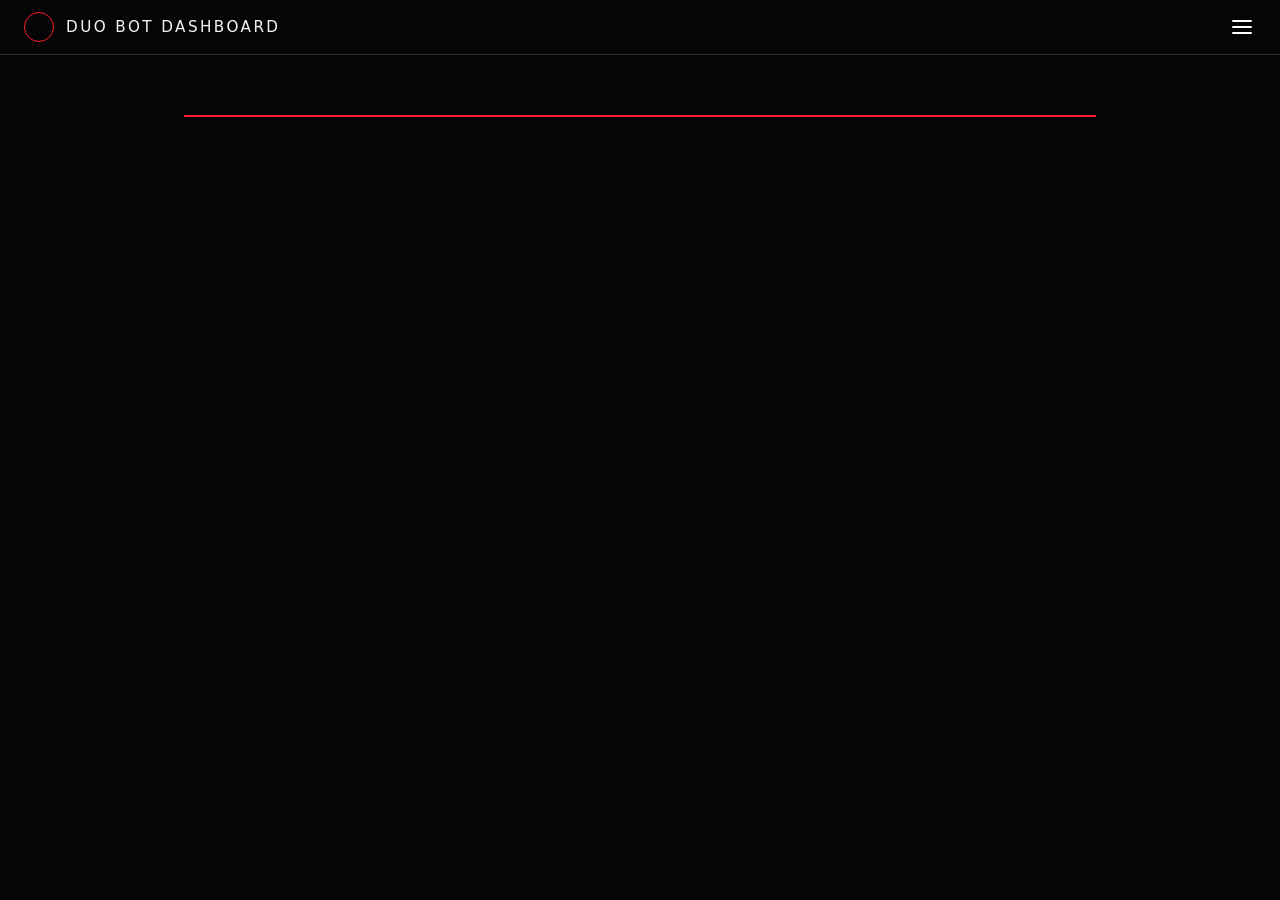
==== changelog.html @ ef980f78 "Create changelog.html" ====
<!DOCTYPE html>
<html lang="en">
<head>
  <meta charset="UTF-8">
  <title>Duo Bot Dashboard – Changelog</title>
  <meta name="viewport" content="width=device-width, initial-scale=1.0">
  <link rel="stylesheet" href="style.css">
</head>
<body data-page="changelog">
  <header class="top-bar">
    <div class="top-bar-left">
      <span class="logo-mark"></span>
      <span class="site-title">Duo Bot Dashboard</span>
    </div>
    <button class="menu-toggle" id="menuToggle" aria-label="Open navigation">
      <span></span>
      <span></span>
      <span></span>
    </button>
  </header>

  <nav class="side-nav" id="sideNav">
    <div class="side-nav-inner">
      <div class="side-nav-header">
        <span class="side-nav-title">Navigation</span>
        <button class="side-nav-close" id="sideNavClose" aria-label="Close navigation">×</button>
      </div>
      <ul class="side-nav-links">
        <li><a href="index.html" data-nav="home">Home</a></li>
        <li class="nav-group">
          <button class="nav-group-toggle" type="button">
            <span>Groups</span>
            <span class="nav-group-caret">▾</span>
          </button>
          <ul class="nav-group-menu">
            <li><a href="groups.html" data-nav="groups">All Groups</a></li>
            <li><a href="tsc.html" data-nav="tsc">TSC</a></li>
          </ul>
        </li>
        <li><a href="changelog.html" data-nav="changelog">Changelog</a></li>
      </ul>
    </div>
  </nav>
  <div class="side-nav-backdrop" id="sideNavBackdrop"></div>

  <main class="page">
    <section class="hero">
      <h1 class="hero-title" id="heroTitle"></h1>
      <p class="hero-subtitle" id="heroSubtitle"></p>
    </section>

    <section class="grid two-column" id="mainGrid">
      <!-- Cards injected -->
    </section>
  </main>

  <script src="script.js"></script>
  <script src="content-changelog.js"></script>
</body>
</html>
---- style.css ----
:root {
  --bg: #050506;
  --bg-elevated: #101015;
  --bg-elevated-soft: #15151b;
  --border-soft: #2b2b36;
  --border-strong: #f4f4f4;
  --text-main: #f5f5f7;
  --text-muted: #9a9aa9;
  --accent-red: #ff1e2d;
  --accent-red-soft: rgba(255, 30, 45, 0.12);
  --accent-white: #ffffff;
}

* {
  box-sizing: border-box;
  margin: 0;
  padding: 0;
}

body {
  min-height: 100vh;
  font-family: system-ui, -apple-system, BlinkMacSystemFont, "SF Pro Text", sans-serif;
  background: var(--bg);
  color: var(--text-main);
}

/* Top bar */

.top-bar {
  position: sticky;
  top: 0;
  z-index: 10;
  display: flex;
  align-items: center;
  justify-content: space-between;
  padding: 0.75rem 1.5rem;
  border-bottom: 1px solid var(--border-soft);
  background: #050506;
}

.top-bar-left {
  display: flex;
  align-items: center;
  gap: 0.75rem;
}

/* Logo uses unnamed.jpg */

.logo-mark {
  display: inline-flex;
  align-items: center;
  justify-content: center;
  width: 30px;
  height: 30px;
  border-radius: 999px;
  border: 1px solid var(--accent-red);
  overflow: hidden;
}

.logo-mark::before {
  content: "";
  display: block;
  width: 100%;
  height: 100%;
  background: url("unnamed.jpg") center/cover no-repeat;
}

.site-title {
  font-size: 0.95rem;
  letter-spacing: 0.16em;
  text-transform: uppercase;
}

/* Hamburger with spin */

.menu-toggle {
  border: none;
  background: transparent;
  cursor: pointer;
  display: inline-flex;
  flex-direction: column;
  gap: 4px;
  padding: 4px;
  transition: transform 0.25s ease-out;
}

.menu-toggle span {
  width: 20px;
  height: 2px;
  background: var(--accent-white);
  border-radius: 999px;
}

.menu-toggle.open {
  transform: rotate(90deg);
}

/* Side nav on the right */

.side-nav {
  position: fixed;
  inset: 0 0 0 auto;
  width: 260px;
  transform: translateX(100%);
  transition: transform 0.25s ease-out;
  background: var(--bg);
  border-left: 1px solid var(--border-soft);
  z-index: 20;
}

.side-nav.open {
  transform: translateX(0);
}

.side-nav-inner {
  height: 100%;
  display: flex;
  flex-direction: column;
}

.side-nav-header {
  display: flex;
  align-items: center;
  justify-content: space-between;
  padding: 1rem 1.25rem;
  border-bottom: 1px solid var(--border-soft);
}

.side-nav-title {
  font-size: 0.8rem;
  letter-spacing: 0.18em;
  text-transform: uppercase;
  color: var(--text-muted);
}

.side-nav-close {
  border: none;
  background: transparent;
  color: var(--text-main);
  font-size: 1.2rem;
  cursor: pointer;
}

.side-nav-links {
  list-style: none;
  padding: 0.5rem 0.75rem 1.5rem;
}

/* Basic links */

.side-nav-links > li {
  margin-bottom: 0.25rem;
}

.side-nav-links a {
  display: block;
  padding: 0.5rem 0.75rem;
  border-radius: 0.5rem;
  color: var(--text-muted);
  text-decoration: none;
  font-size: 0.9rem;
}

.side-nav-links a:hover {
  background: var(--bg-elevated-soft);
  color: var(--accent-white);
}

.side-nav-links a.active {
  background: var(--accent-red-soft);
  color: var(--accent-white);
}

/* Group with dropdown */

.nav-group {
  margin-top: 0.5rem;
}

.nav-group-toggle {
  width: 100%;
  border: none;
  background: transparent;
  color: var(--text-muted);
  display: flex;
  align-items: center;
  justify-content: space-between;
  padding: 0.5rem 0.75rem;
  border-radius: 0.5rem;
  cursor: pointer;
  font-size: 0.9rem;
}

.nav-group-toggle:hover {
  background: var(--bg-elevated-soft);
  color: var(--accent-white);
}

.nav-group-menu {
  list-style: none;
  padding-left: 0.5rem;
  padding-top: 0.25rem;
  display: none;
  transform-origin: top;
  transform: translateY(-4px);
  opacity: 0;
  transition: transform 0.16s ease-out, opacity 0.16s ease-out;
}

.nav-group-menu.open {
  display: block;
  transform: translateY(0);
  opacity: 1;
}

.nav-group-caret {
  font-size: 0.7rem;
}

/* Backdrop */

.side-nav-backdrop {
  position: fixed;
  inset: 0;
  background: rgba(0, 0, 0, 0.4);
  opacity: 0;
  pointer-events: none;
  transition: opacity 0.2s ease-out;
  z-index: 15;
}

.side-nav-backdrop.visible {
  opacity: 1;
  pointer-events: auto;
}

/* Layout */

.page {
  max-width: 960px;
  margin: 0 auto;
  padding: 2.5rem 1.5rem 3rem;
}

.hero {
  margin-bottom: 2rem;
}

.hero-title {
  font-size: 2rem;
  letter-spacing: 0.16em;
  text-transform: uppercase;
  border-bottom: 2px solid var(--accent-red);
  padding-bottom: 0.75rem;
}

.hero-subtitle {
  margin-top: 0.75rem;
  color: var(--text-muted);
  max-width: 30rem;
}

/* Grid */

.grid {
  display: grid;
  grid-template-columns: minmax(0, 1fr);
  gap: 1.5rem;
}

@media (min-width: 720px) {
  .grid.two-column {
    grid-template-columns: repeat(2, minmax(0, 1fr));
  }
}

/* Cards + motion */

.card {
  background: var(--bg-elevated);
  border-radius: 0.85rem;
  border: 1px solid var(--border-soft);
  padding: 1.25rem 1.5rem;
  transition: transform 0.16s ease-out, border-color 0.16s ease-out, box-shadow 0.16s ease-out;
}

.card:hover {
  transform: translateY(-2px);
  border-color: var(--accent-red-soft);
  box-shadow: 0 10px 30px rgba(0, 0, 0, 0.6);
}

.card-emphasis {
  border-color: var(--accent-red-soft);
}

.card-title {
  font-size: 0.9rem;
  letter-spacing: 0.18em;
  text-transform: uppercase;
  color: var(--text-muted);
  margin-bottom: 0.75rem;
}

/* Meta list */

.meta-list {
  list-style: none;
  display: grid;
  gap: 0.4rem;
}

.meta-label {
  font-size: 0.8rem;
  text-transform: uppercase;
  letter-spacing: 0.16em;
  color: var(--text-muted);
  margin-right: 0.4rem;
}

.meta-value {
  font-size: 0.95rem;
}

/* Status */

.status-badge {
  display: inline-flex;
  align-items: center;
  padding: 0.1rem 0.65rem;
  border-radius: 999px;
  font-size: 0.8rem;
  text-transform: uppercase;
  letter-spacing: 0.12em;
  position: relative;
  overflow: hidden;
}

/* Subtle pulse for offline */

.status-offline {
  color: var(--accent-red);
  border: 1px solid var(--accent-red-soft);
  background: #19070a;
}

.status-offline::before {
  content: "";
  position: absolute;
  inset: 0;
  background: radial-gradient(circle, rgba(255, 30, 45, 0.32), transparent 65%);
  opacity: 0;
  animation: offlinePulse 2.2s infinite;
}

@keyframes offlinePulse {
  0% { opacity: 0; transform: scale(0.8); }
  35% { opacity: 1; transform: scale(1); }
  100% { opacity: 0; transform: scale(1.2); }
}

/* Responsive tweak */

@media (min-width: 768px) {
  .hero-title {
    font-size: 2.4rem;
  }

  .page {
    padding-top: 3rem;
  }
}
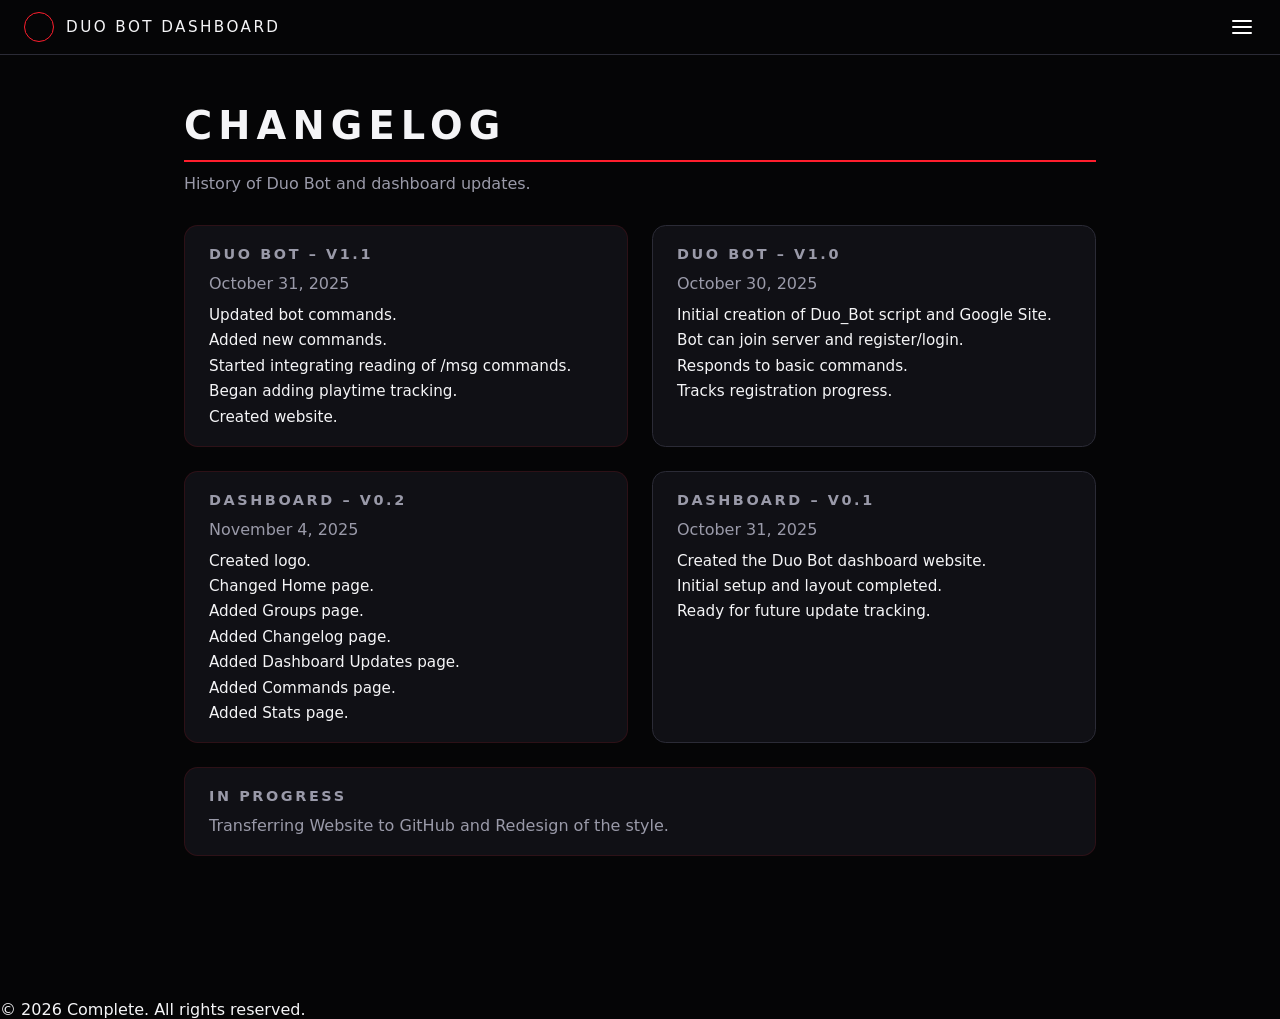
==== commit 963e376b: "Update changelog.html" ====
--- a/changelog.html
+++ b/changelog.html
@@ -58,3 +58,15 @@
   <script src="content-changelog.js"></script>
 </body>
 </html>
+  <main class="page">
+    <!-- ... existing content ... -->
+  </main>
+
+  <footer class="site-footer">
+    <span>© 2026 Complete. All rights reserved.</span>
+  </footer>
+
+  <script src="script.js"></script>
+  <!-- content-*.js here -->
+</body>
+</html>
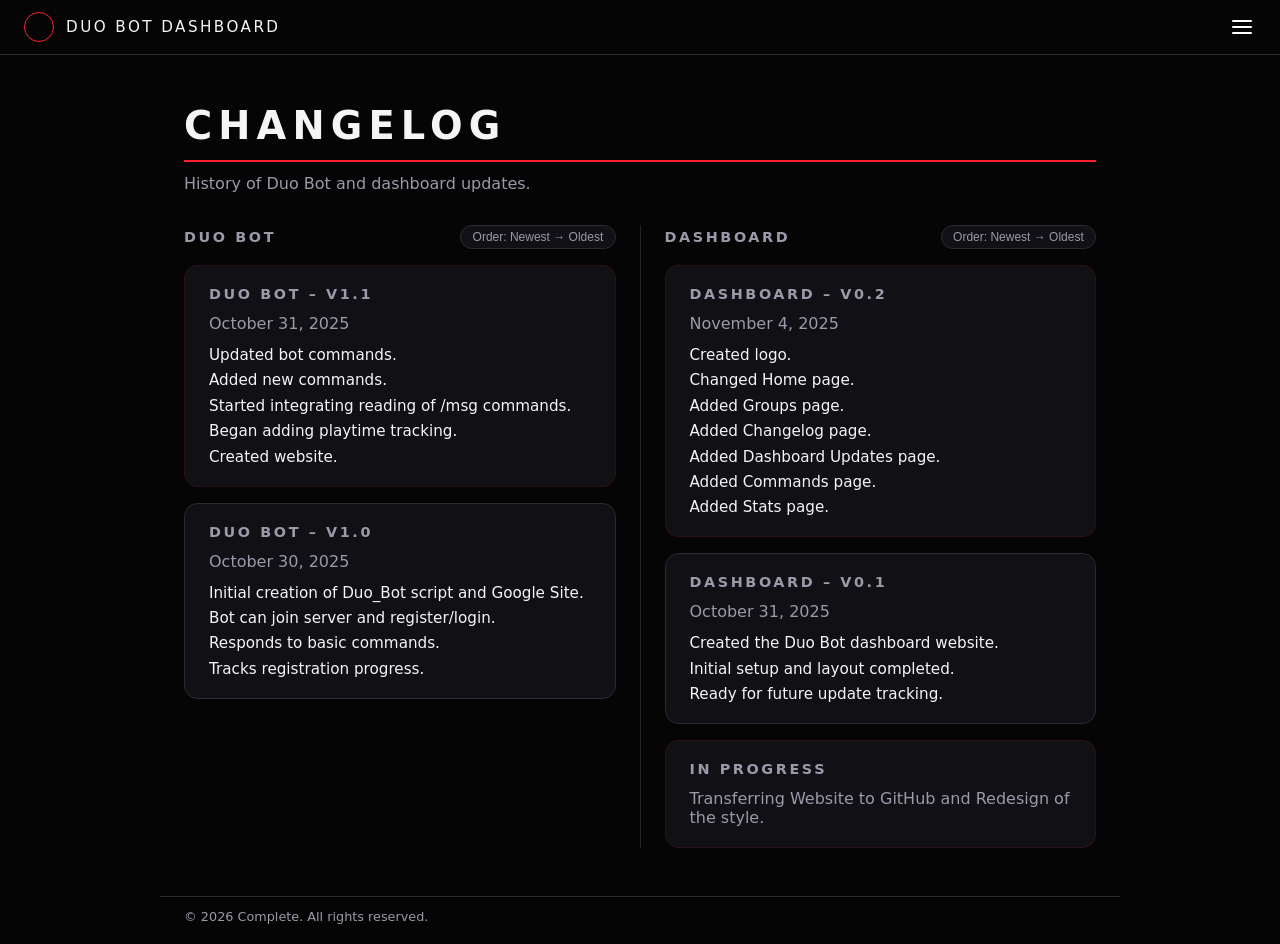
==== commit a0d1f572: "Update changelog.html" ====
--- a/changelog.html
+++ b/changelog.html
@@ -8,10 +8,10 @@
 </head>
 <body data-page="changelog">
   <header class="top-bar">
-    <div class="top-bar-left">
+    <a href="index.html" class="top-bar-left">
       <span class="logo-mark"></span>
       <span class="site-title">Duo Bot Dashboard</span>
-    </div>
+    </a>
     <button class="menu-toggle" id="menuToggle" aria-label="Open navigation">
       <span></span>
       <span></span>
@@ -49,17 +49,29 @@
       <p class="hero-subtitle" id="heroSubtitle"></p>
     </section>
 
-    <section class="grid two-column" id="mainGrid">
-      <!-- Cards injected -->
+    <section class="changelog-grid" id="changelogGrid">
+      <div class="changelog-column" id="botColumn">
+        <div class="changelog-column-header">
+          <h2>Duo Bot</h2>
+          <button class="order-toggle" data-target="bot">Order: Newest → Oldest</button>
+        </div>
+        <div class="changelog-column-list" id="botList">
+          <!-- Bot cards injected -->
+        </div>
+      </div>
+
+      <div class="changelog-divider"></div>
+
+      <div class="changelog-column" id="dashColumn">
+        <div class="changelog-column-header">
+          <h2>Dashboard</h2>
+          <button class="order-toggle" data-target="dash">Order: Newest → Oldest</button>
+        </div>
+        <div class="changelog-column-list" id="dashList">
+          <!-- Dashboard cards injected -->
+        </div>
+      </div>
     </section>
-  </main>
-
-  <script src="script.js"></script>
-  <script src="content-changelog.js"></script>
-</body>
-</html>
-  <main class="page">
-    <!-- ... existing content ... -->
   </main>
 
   <footer class="site-footer">
@@ -67,6 +79,6 @@
   </footer>
 
   <script src="script.js"></script>
-  <!-- content-*.js here -->
+  <script src="content-changelog.js"></script>
 </body>
 </html>
--- a/style.css
+++ b/style.css
@@ -22,6 +22,8 @@
   font-family: system-ui, -apple-system, BlinkMacSystemFont, "SF Pro Text", sans-serif;
   background: var(--bg);
   color: var(--text-main);
+  display: flex;
+  flex-direction: column;
 }
 
 /* Top bar */
@@ -42,6 +44,8 @@
   display: flex;
   align-items: center;
   gap: 0.75rem;
+  text-decoration: none;
+  color: inherit;
 }
 
 /* Logo uses unnamed.jpg */
@@ -238,8 +242,10 @@
 
 .page {
   max-width: 960px;
+  width: 100%;
   margin: 0 auto;
   padding: 2.5rem 1.5rem 3rem;
+  flex: 1 0 auto;
 }
 
 .hero {
@@ -359,6 +365,88 @@
   100% { opacity: 0; transform: scale(1.2); }
 }
 
+/* Changelog specific layout */
+
+.changelog-grid {
+  display: grid;
+  grid-template-columns: minmax(0, 1fr) 1px minmax(0, 1fr);
+  gap: 1.5rem;
+  align-items: flex-start;
+}
+
+.changelog-column {
+  display: flex;
+  flex-direction: column;
+  gap: 1rem;
+}
+
+.changelog-divider {
+  width: 1px;
+  height: 100%;
+  background: var(--border-soft);
+  opacity: 0.8;
+}
+
+.changelog-column-header {
+  display: flex;
+  align-items: center;
+  justify-content: space-between;
+  gap: 0.75rem;
+}
+
+.changelog-column-header h2 {
+  font-size: 0.9rem;
+  letter-spacing: 0.18em;
+  text-transform: uppercase;
+  color: var(--text-muted);
+}
+
+.order-toggle {
+  border-radius: 999px;
+  border: 1px solid var(--border-soft);
+  background: var(--bg-elevated);
+  color: var(--text-muted);
+  font-size: 0.75rem;
+  padding: 0.25rem 0.7rem;
+  cursor: pointer;
+  white-space: nowrap;
+}
+
+.order-toggle:hover {
+  border-color: var(--accent-red-soft);
+  color: var(--accent-white);
+}
+
+.changelog-column-list {
+  display: flex;
+  flex-direction: column;
+  gap: 1rem;
+}
+
+/* On small screens, stack columns */
+@media (max-width: 720px) {
+  .changelog-grid {
+    grid-template-columns: minmax(0, 1fr);
+  }
+
+  .changelog-divider {
+    display: none;
+  }
+}
+
+/* Footer */
+
+.site-footer {
+  max-width: 960px;
+  width: 100%;
+  margin: 0 auto;
+  padding: 0.75rem 1.5rem 1.25rem;
+  font-size: 0.8rem;
+  color: var(--text-muted);
+  border-top: 1px solid var(--border-soft);
+  flex-shrink: 0;
+}
+
 /* Responsive tweak */
 
 @media (min-width: 768px) {
